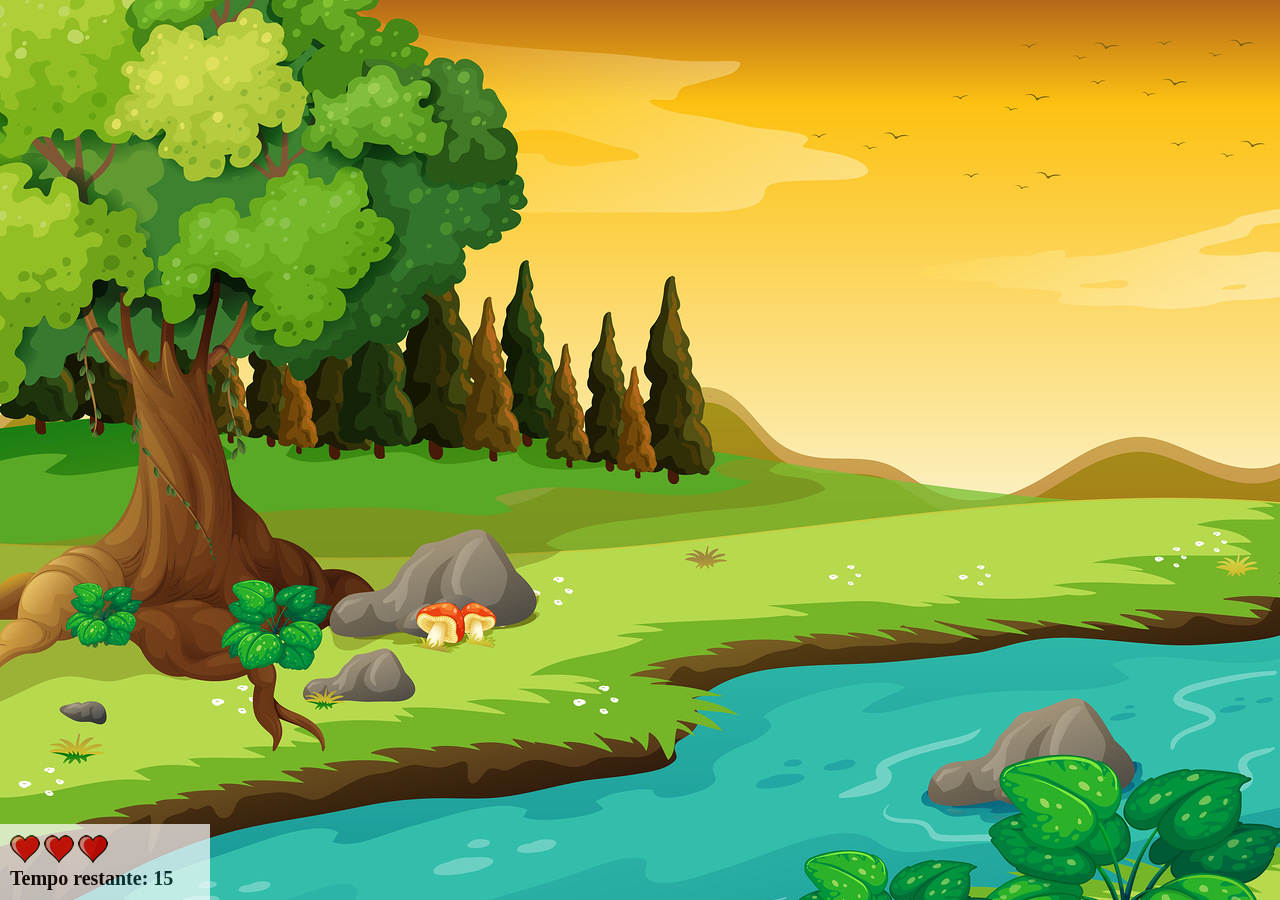
==== app.html @ 04b3c863 "primeiro commit" ====
<!DOCTYPE html>
<html>
	<head>
		<title></title>
		<meta charset="UTF-8" />
		<link rel="stylesheet" href="estilo.css" />
		<script src="jogo.js"></script>
	</head>
	<body onresize="ajustaTamanhoPalcoJogo()">

		<div class="painel">
			<div class="vidas">
				<img id="v1" src="imagens/coracao_cheio.png" />
				<img id="v2" src="imagens/coracao_cheio.png" />
				<img id="v3" src="imagens/coracao_cheio.png" />
			</div>

			<div class="cronometro">Tempo restante: <span id="cronometro"></span></div>
		</div>

		<script>
			document.getElementById('cronometro').innerHTML = tempo

			var criaMosca = setInterval(function() { 
				posicaoRandomica()
			}, criaMosquitoTempo)
		</script>
	</body>
</html>
---- estilo.css ----
html {
	cursor: url(imagens/mata_mosquito.png) 30 30, auto;
}

body {
	background-image: url(imagens/bg.jpg);
	background-repeat: no-repeat;
	background-size: 100%;
}

.mosquito1 {
	width: 50px;
	height: 50px;
}

.mosquito2 {
	width: 70px;
	height: 70px;
}

.mosquito3 {
	width: 90px;
	height: 90px;
}

.ladoA {
	transform: scaleX(1);
}

.ladoB {
	transform: scaleX(-1);
}

.painel {
	position: absolute;
	width: 190px;
	padding: 10px;
	left: 0px;
	bottom: 0px;
	border-top:solid 1px #fff;
	background-color: #fff;
	opacity: 0.7
}

.vidas {
	float: left;
}

.cronometro {
	float: left;
	font-size: 20px;
	font-weight: bold;
}
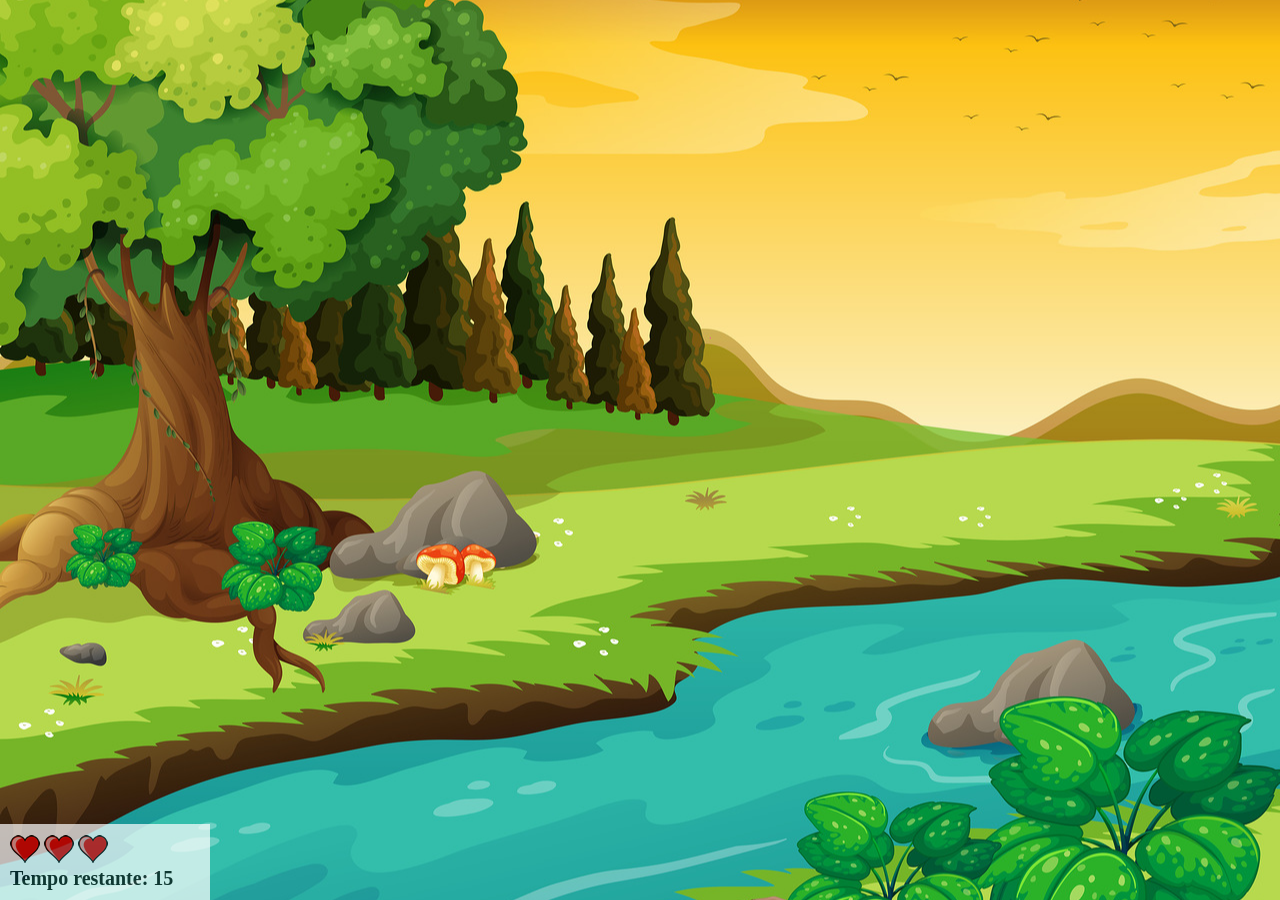
==== commit 4e827c74: "Versão mobile(responsividade)" ====
--- a/app.html
+++ b/app.html
@@ -3,6 +3,7 @@
 	<head>
 		<title></title>
 		<meta charset="UTF-8" />
+		<meta name="viewport" content="width=device-width, initial-scale=1.0">
 		<link rel="stylesheet" href="estilo.css" />
 		<script src="jogo.js"></script>
 	</head>
--- a/estilo.css
+++ b/estilo.css
@@ -2,11 +2,23 @@
 	cursor: url(imagens/mata_mosquito.png) 30 30, auto;
 }
 
+html,
 body {
-	background-image: url(imagens/bg.jpg);
-	background-repeat: no-repeat;
-	background-size: 100%;
+	margin: 0;
+	padding: 0;
+	width: 100%;
+	height: 100%;
 }
+
+body {
+	background: url(imagens/bg.jpg) no-repeat center center;
+	background-size: cover;
+	overflow: hidden;
+}
+
+/*===============================
+RESPONSIVO MOBILE Desktop
+================================*/
 
 .mosquito1 {
 	width: 50px;
@@ -37,7 +49,7 @@
 	padding: 10px;
 	left: 0px;
 	bottom: 0px;
-	border-top:solid 1px #fff;
+	border-top: solid 1px #fff;
 	background-color: #fff;
 	opacity: 0.7
 }
@@ -50,4 +62,68 @@
 	float: left;
 	font-size: 20px;
 	font-weight: bold;
+}
+
+/*===============================
+RESPONSIVO MOBILE
+================================*/
+
+.logo-jogo {
+	max-width: 100%;
+	height: auto;
+}
+
+.btn-jogar {
+	max-width: 220px;
+	margin: auto;
+}
+
+@media (max-width:768px) {
+
+	body {
+		background-position: 25% center;
+	}
+
+	.logo-jogo {
+		width: 220px;
+	}
+
+	.form-control-lg {
+		font-size: 16px;
+		height: 46px;
+	}
+
+	.btn-jogar {
+		width: 220px;
+	}
+
+	.mosquito1 {
+		width: 55px;
+		height: 55px;
+	}
+
+	.mosquito2 {
+		width: 70px;
+		height: 70px;
+	}
+
+	.mosquito3 {
+		width: 85px;
+		height: 85px;
+	}
+
+	.painel {
+		width: 100%;
+		left: 0;
+		bottom: 0;
+		padding: 10px;
+	}
+
+	.vidas img {
+		width: 28px;
+	}
+
+	.cronometro {
+		font-size: 15px;
+	}
 }
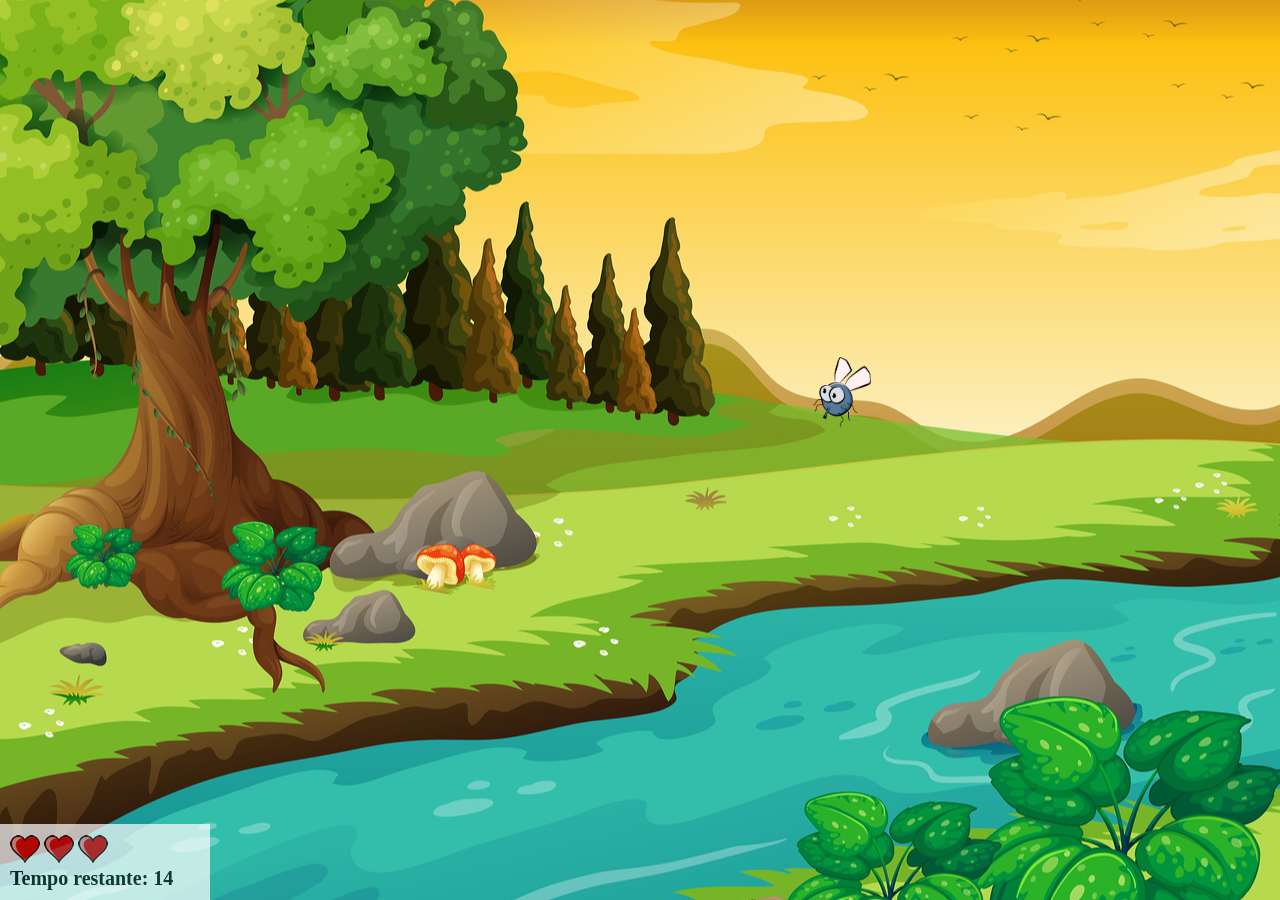
==== commit 9db94062: "Adicionado animação mosquito morto" ====
--- a/app.html
+++ b/app.html
@@ -22,9 +22,7 @@
 		<script>
 			document.getElementById('cronometro').innerHTML = tempo
 
-			var criaMosca = setInterval(function() { 
-				posicaoRandomica()
-			}, criaMosquitoTempo)
+			criarMosquito();
 		</script>
 	</body>
 </html>
--- a/estilo.css
+++ b/estilo.css
@@ -17,8 +17,20 @@
 }
 
 /*===============================
-RESPONSIVO MOBILE Desktop
+RESPONSIVO DESKTOP
 ================================*/
+
+.mosquito {
+
+	background-image: url(imagens/mosquitoVM.png);
+	background-repeat: no-repeat;
+
+	background-size: 200% 100%;
+	background-position: left center;
+
+	position: absolute;
+
+}
 
 .mosquito1 {
 	width: 50px;
@@ -126,4 +138,56 @@
 	.cronometro {
 		font-size: 15px;
 	}
+}
+
+/*===============================
+ANIMAÇÃO MORRER
+================================*/
+
+@keyframes morrer {
+
+	0% {
+
+		transform: scale(1);
+		filter: brightness(1);
+
+	}
+
+	20% {
+
+		transform: scale(1.20);
+		filter: brightness(1.8);
+
+	}
+
+	40% {
+
+		background-position: right center;
+
+		transform: rotate(-25deg) scale(1.05);
+
+	}
+
+	70% {
+
+		transform: translateY(25px) rotate(120deg) scale(.9);
+
+	}
+
+	100% {
+
+		transform: translateY(55px) rotate(180deg) scale(.55);
+
+		opacity: 0;
+
+	}
+
+}
+
+.morrendo {
+
+	animation: morrer .45s ease-out forwards;
+
+	pointer-events: none;
+
 }
